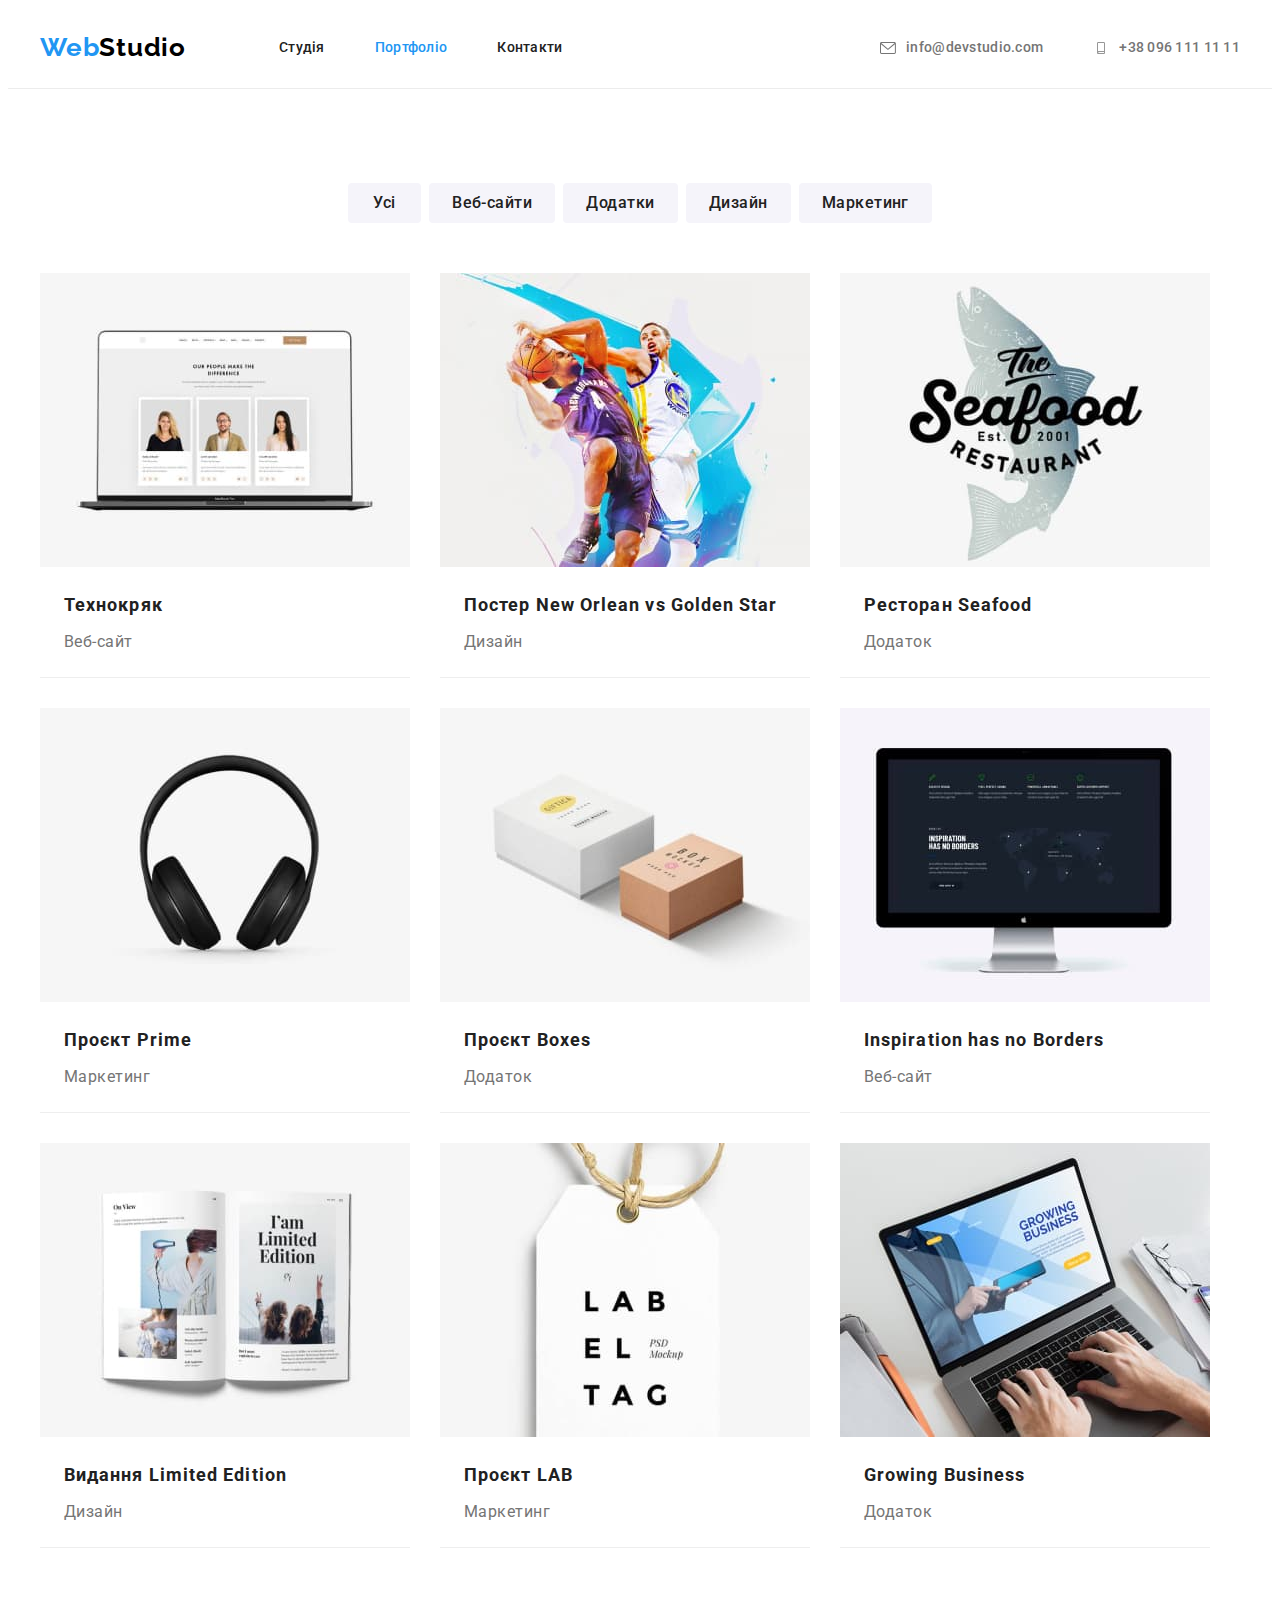
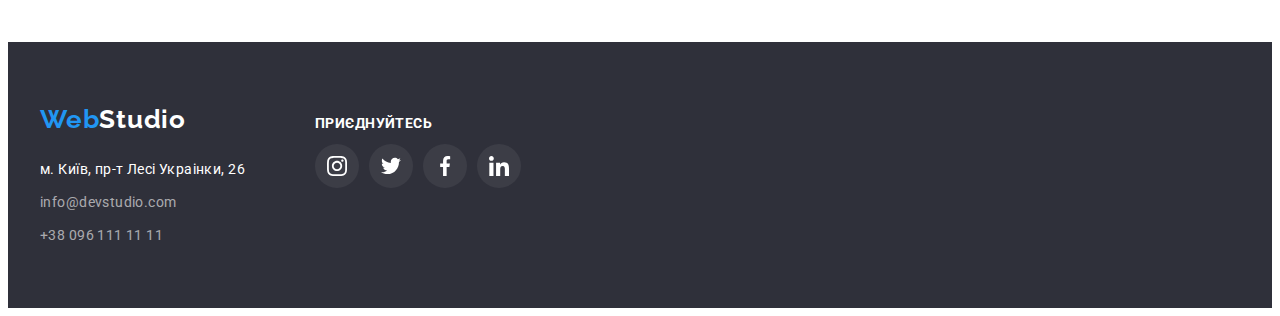
==== portfolio.html @ 705d209a "initial" ====
<!DOCTYPE html>
<html lang="uk">
  <head>
    <meta charset="UTF-8" />
    <meta name="vieport" content="width=device-width, initial-scale=1.0" />
    <title>Портфоліо</title>
    <link rel="preconnect" href="https://fonts.googleapis.com" />
    <link rel="preconnect" href="https://fonts.gstatic.com" crossorigin />
    <link
      href="https://fonts.googleapis.com/css2?family=Raleway:wght@700&family=Roboto:wght@400;500;700;900&display=swap"
      rel="stylesheet"
    />
    <link
      rel="stylesheet"
      href="https://cdnjs.cloudflare.com/ajax/libs/modern-normalize/1.1.0/modern-normalize.min.css"
      integrity="sha512-wpPYUAdjBVSE4KJnH1VR1HeZfpl1ub8YT/NKx4PuQ5NmX2tKuGu6U/JRp5y+Y8XG2tV+wKQpNHVUX03MfMFn9Q=="
      crossorigin="anonymous"
      referrerpolicy="no-referrer"
    />
    <link rel="stylesheet" href="./css/styles.css" />
  </head>
  <body>
    <!--Заголовок-->

    <header class="section-header">
      <div class="container">
        <div class="make-flex site-header">
          <nav class="make-flex center">
            <a class="logo link" href="./index.html"
              ><span class="logo-left">Web</span>Studio</a
            >
            <ul class="list make-flex center">
              <li class="item">
                <a href="./index.html" class="site-nav link">Студія</a>
              </li>
              <li class="item">
                <a href="./portfolio.html" class="current site-nav link"
                  >Портфоліо</a
                >
              </li>
              <li><a href="#contacts" class="site-nav link">Контакти</a></li>
            </ul>
          </nav>
          <ul class="list make-flex center flexible contact-list">
            <li class="item contact-link">
              <a href="mailto:info@devstudio.com" class="link email-phone">
                <svg class="icon" width="16" height="12">
                  <use href="./images/symbol-defs.svg#icon-envelope"></use>
                </svg>
                info@devstudio.com</a
              >
            </li>
            <li class="item contact-link">
              <a href="tel:+380961111111" class="link email-phone">
                <svg class="icon" width="16" height="12">
                  <use href="./images/symbol-defs.svg#icon-smartphone"></use>
                </svg>
                +38 096 111 11 11</a
              >
            </li>
          </ul>
        </div>
      </div>
    </header>

    <main>
      <h1 hidden>Портфоліо</h1>
      <h2 hidden>Приклади робіт</h2>
      <!--Приклади робіт-->

      <section class="works">
        <div class="container">
          <!--Фільтри типів робіт-->

          <ul class="list flex">
            <li class="btn">
              <button type="button" class="filter finger">Усі</button>
            </li>
            <li class="btn">
              <button type="button" class="filter finger">Веб-сайти</button>
            </li>
            <li class="btn">
              <button type="button" class="filter finger">Додатки</button>
            </li>
            <li class="btn">
              <button type="button" class="filter finger">Дизайн</button>
            </li>
            <li class="btn">
              <button type="button" class="filter finger">Маркетинг</button>
            </li>
          </ul>
          <!--Перелік робіт-->
          <ul class="list link catalogue">
            <li class="item">
              <a href="#">
                <img
                  src="./images/technocrack.jpeg"
                  alt="Відкритий ноутбук"
                  width="370"
                />
              </a>
              <div class="works-pad">
                <h3>Технокряк</h3>
                <p>Веб-сайт</p>
              </div>
            </li>
            <li class="item">
              <a href="#"
                ><img
                  src="./images/new-orlean.jpeg"
                  alt="Гравці в баскетбол"
                  width="370"
              /></a>
              <div class="works-pad">
                <h3>Постер New Orlean vs Golden Star</h3>
                <p>Дизайн</p>
              </div>
            </li>
            <li class="item">
              <a href="#"
                ><img
                  src="./images/seafood.jpeg"
                  alt="Лого ресторана Seafood"
                  width="370"
              /></a>
              <div class="works-pad">
                <h3>Ресторан Seafood</h3>
                <p>Додаток</p>
              </div>
            </li>
            <li class="item">
              <a href="#"
                ><img
                  src="./images/prime-project.jpeg"
                  alt="Чорні навушники"
                  width="370"
              /></a>
              <div class="works-pad">
                <h3>Проєкт Prime</h3>
                <p>Маркетинг</p>
              </div>
            </li>
            <li class="item">
              <a href="#"
                ><img src="./images/boxes.jpeg" alt="Дві коробки" width="370"
              /></a>
              <div class="works-pad">
                <h3>Проєкт Boxes</h3>
                <p>Додаток</p>
              </div>
            </li>
            <li class="item">
              <a href="#"
                ><img
                  src="./images/inspiration.jpeg"
                  alt="Монітор від Apple"
                  width="370"
              /></a>
              <div class="works-pad">
                <h3>Inspiration has no Borders</h3>
                <p>Веб-сайт</p>
              </div>
            </li>
            <li class="item">
              <a href="#"
                ><img
                  src="./images/limited-edition.jpeg"
                  alt="Рогорнута книга"
                  width="370"
              /></a>
              <div class="works-pad">
                <h3>Видання Limited Edition</h3>
                <p>Дизайн</p>
              </div>
            </li>
            <li class="item">
              <a href="#"
                ><img src="./images/lab-project.jpeg" alt="Бейджик" width="370"
              /></a>
              <div class="works-pad">
                <h3>Проєкт LAB</h3>
                <p>Маркетинг</p>
              </div>
            </li>
            <li class="item">
              <a href="#"
                ><img
                  src="./images/growing-business.jpeg"
                  alt="Руки на клавіатурі ноутбука"
                  width="370"
              /></a>
              <div class="works-pad">
                <h3>Growing Business</h3>
                <p>Додаток</p>
              </div>
            </li>
          </ul>
        </div>
      </section>
    </main>

    <footer class="site-footer">
      <div class="container">
        <!--Секція контактів-->
        <div class="make-two-columns">
          <div>
            <a class="logo link logo-white push-down" href="./index.html"
              ><span class="logo-left">Web</span>Studio</a
            >
            <address id="contacts">
              <ul class="list contact-flex">
                <li>
                  <a
                    class="contact link"
                    href="https://goo.gl/maps/CPtrU1FHBa2aNyZL9"
                    target="_blank"
                    rel="noopener noreferrer nofollow"
                    >м. Київ, пр-т Лесі Украінки, 26</a
                  >
                </li>
                <li>
                  <a
                    class="contact link darkened"
                    href="mailto:info@devstudio.com"
                    >info@devstudio.com</a
                  >
                </li>
                <li>
                  <a class="contact link darkened" href="tel:+380961111111"
                    >+38 096 111 11 11</a
                  >
                </li>
              </ul>
            </address>
          </div>
          <div class="social appeal-list">
            <div>
              <p class="appeal">приєднуйтесь</p>
            </div>
            <div>
              <ul class="make-line">
                <li class="item">
                  <a class="social-link" href="">
                    <svg class="icon" width="20" height="20">
                      <use href="./images/symbol-defs.svg#icon-instagram"></use>
                    </svg>
                  </a>
                </li>

                <li class="item">
                  <a class="social-link" href="">
                    <svg class="icon" width="20" height="20">
                      <use href="./images/symbol-defs.svg#icon-twitter"></use>
                    </svg>
                  </a>
                </li>
                <li class="item">
                  <a class="social-link" href="">
                    <svg class="icon" width="20" height="20">
                      <use href="./images/symbol-defs.svg#icon-facebook"></use>
                    </svg>
                  </a>
                </li>

                <li class="item">
                  <a class="social-link" href="">
                    <svg class="icon" width="20" height="20">
                      <use href="./images/symbol-defs.svg#icon-linkedin"></use>
                    </svg>
                  </a>
                </li>
              </ul>
            </div>
          </div>
        </div>
      </div>
    </footer>
  </body>
</html>
---- css/styles.css ----
:root {
  --text-color: #757575;
  --accent-color: #2196f3;
  /* Бо ментор проти 
  --backgroung-color: #F5F5F5;
  */
  --title-color: #212121;
  --white-color: #fff;
  --black-color: #000;
  --hero-background: #2F303A;
  --team-background: #F5F4FA;
  --works-background: #EEEEEE;
  --dark-address: rgba(255, 255, 255, 0.6);
  --icon-color: #AFB1B8;
  --icon-background: #ffffff10;
}

/* reset styles */
h1,
h2,
h3,
h4,
h5,
h6,
p,
ul {
  margin: 0;
}

.link {
  text-decoration: none;
}

.list {
  list-style: none;
  margin: 0;
  padding: 0;
}

img {
  display: block;
}

body {
  /* Бо ментор проти 
  background-color: var(--backgroung-color);
  */
  color: var(--text-color);
  font-family: Roboto, sans-serif;
  font-style: normal;
}

.list {
  list-style: none;
}

.link {
  text-decoration: none;
}

.finger {
  cursor: pointer;
}

.container {
  width: 1200px;
  padding-left: 15px;
  padding-right: 15px;
  margin-left: auto;
  margin-right: auto;
}

.section {
  padding: 0 0 94px;
}

.make-flex {
  display: flex;
}

.section-header {
  background-color: var(--white-color);
  border-bottom: #ECECEC solid 1px;
}

/* Site logo */
.make-flex .center {
  align-items: center;
}

.logo {
  font-family: Raleway, sans-serif;
  color: var(--black-color);
  font-weight: 700;
  font-size: 26px;
  line-height: 1.38;
  letter-spacing: 0.03em;
  margin-right: 93px;
  display: block;
}

.logo:hover,
.logo:focus {
  color: var(--accent-color);
}

.logo-left {
  color: var(--accent-color);
}

.logo-white {
  color: var(--white-color);
}

/* Site nav */
.site-nav {
  display: block;
  font-weight: 500;
  font-size: 14px;
  line-height: 1.14;
  letter-spacing: 0.02em;
  color: var(--title-color);
}

.section-header .item {
  margin-right: 50px;
  padding: 32px 0px;
}

.section-header .item:last-child {
  margin-right: 0;
}

.site-nav.current {
  color: var(--accent-color);
}

.site-nav:hover,
.site-nav:focus {
  color: var(--accent-color);
}

.section-header .email-phone {
  display: flex;
  align-items: center;
  font-weight: 500;
  font-size: 14px;
  line-height: 1.14;
  letter-spacing: 0.02em;
  color: var(--text-color);

}

.email-phone:hover,
.email-phone:focus {
  color: var(--accent-color);
}

.section-header .flexible {
  margin-left: auto;
}

.section-header .contact-list {
  display: flex;
  margin-left: auto;
  align-items: center;
}

.section-header .contact-link {
  display: flex;
  color: var(--secondary-text-color);
  align-items: center;
  font-weight: 500;
  font-size: 14px;
  line-height: 16px;
  letter-spacing: 0.02em;
  color: var(--secondary-text-color);
}

.section-header .icon {
  align-items: center;
  margin-right: 10px;
  fill: currentColor;
}

/* Section Hero */

.hero {
  text-align: center;
  /* background-color: var(--hero-background);*/
  max-height: 600px;
}

.image-hero {
  padding: 200px 0;
  min-width: 1600px;
  background-image: linear-gradient(to right,
      rgba(47, 48, 58, 0.4),
      rgba(47, 48, 58, 0.4)),
    url(../images/hero.jpeg);
  background-repeat: no-repeat;
  background-position: center;
  background-size: contain;
  text-align: center;
}

.hero-title {
  color: var(--white-color);
  font-weight: 900;
  font-size: 44px;
  line-height: 1.36;
  letter-spacing: 0.06em;
  text-transform: uppercase;
  margin-bottom: 30px;
}


.button {
  font-family: inherit;
  color: var(--white-color);
  background-color: var(--accent-color);
  font-weight: 700;
  font-size: 16px;
  line-height: 1.88em;
  letter-spacing: 0.06em;
  min-width: 216px;
  min-height: 50px;
  padding: 10px 32px;
  border-radius: 4px;
  border: 0 solid transparent;
  display: inline-block;
}

/* Section Advantages */

.section-advant {
  margin-top: 94px;
}

.section-advant .flex {
  display: flex;
}

.section-advant .item {
  margin-right: 30px;
}

.section-advant .item:last-child {
  margin-right: 0;
}

.section-advant h3 {
  font-weight: 700;
  font-size: 14px;
  line-height: 1.14;
  letter-spacing: 0.03em;
  text-transform: uppercase;
  color: var(--title-color);
  margin-bottom: 10px;
}

.section-advant p {
  font-size: 14px;
  line-height: 1.71;
  letter-spacing: 0.03em;
}

.section-advant .block {
  display: flex;
  width: 270px;
  height: 120px;
  align-items: center;
  justify-content: center;
  flex-direction: column;
  margin-bottom: 30px;
  background-color: var(--team-background-color);
}

/* Header syle for <h2> */
.title {
  font-weight: 700;
  font-size: 36px;
  line-height: 1.174;
  text-align: center;
  letter-spacing: 0.03em;
  color: var(--title-color);
  margin-bottom: 50px;
}

/* Section What We Do */
.wwd {
  margin-top: 0;
}

.wwd-flex {
  display: flex;
}

.wwd-flex .item {
  margin-right: 30px;
}

.wwd-flex .item:last-child {
  margin-right: 0;
}

/* Section Our Team */
.team {
  background-color: var(--team-background);
}

.team-pad {
  padding: 30px 32px;
}

.team .flex {
  display: flex;
  flex-wrap: wrap;
  gap: 30px;
}

.team .item {

  box-shadow: 0px 1px 3px rgba(0, 0, 0, 0.12), 0px 1px 1px rgba(0, 0, 0, 0.14),
    0px 2px 1px rgba(0, 0, 0, 0.2);
}

.team li {
  background-color: var(--white-color);
}

.team h3 {
  font-weight: 500;
  font-size: 16px;
  line-height: 1.19;
  text-align: center;
  letter-spacing: 0.03em;
  color: var(--title-color);
  margin-bottom: 10px;
}

.team p {
  font-size: 16px;
  line-height: 1.19;
  text-align: center;
  letter-spacing: 0.03em;
  margin-bottom: 16px;
}


.team-social-list {
  display: flex;
  gap: 10px;
  padding: 0;
  margin-top: 16px;
  list-style: none;
  justify-content: space-between;
  align-items: center;
}

.team-social-item {
  width: 44px;
  height: 44px;
}

.team .round {
  width: 44px;
  height: 44px;
  display: block;
  border-radius: 50%;
  color: var(--icon-color);
  background-color: var(--white-color);
}

.round:hover,
.round:focus {
  color: var(--white-color);
  background-color: var(--accent-color);
}

.team .icon {
  margin: 12px 0px 0px 12px;
  fill: currentColor;
}


/* ---------------Clients---------------- */
.section-clients {
  padding-top: 94px;
  padding-bottom: 94px;
}

.section-clients .title {
  margin-bottom: 50px;
  font-weight: 700;
  font-size: 36px;
  line-height: 1.17;
  text-align: center;
}

.section-clients .clients-list {
  display: flex;
  padding: 0;
  margin: 0;
  list-style: none;
  justify-content: space-between;
  align-items: center;
}

.section-clients .item {
  width: 170px;
  height: 90px;
}

.section-clients .item:not(:last-child) {
  margin-right: 30px;
}

.section-clients .client-link {
  width: 170px;
  height: 90px;
  display: block;
  border: 1px solid var(--icon-color);
  color: var(--icon-color);
  background-color: var(--white-color);
  padding: 16px 32px;
}

.section-clients .client-link:hover,
.section-clients .client-link:focus {
  color: var(--accent-color);
  border-color: var(--accent-color);
}

.section-clients .client-icon {
  fill: currentColor;
}

.client-item:hover,
.client-item:focus {
  color: var(--accent-color);
  border-color: var(--accent-color);
}

/* Site footer */
.site-footer {
  background-color: var(--hero-background);
  padding: 60px 0;
}

.site-footer .push-down {
  margin-bottom: 20px;
  margin-right: 0;
}

.contact {
  font-style: normal;
  font-size: 14px;
  line-height: 1.71;
  letter-spacing: 0.03em;
  color: var(--white-color);
  margin: 15px 0 0;
}

.contact-flex {
  display: flex;
  flex-direction: column;
  gap: 9px;
}

.contact:hover,
.contact:focus {
  color: var(--accent-color);
}

.darkened {
  color: var(--dark-address);
}

.site-footer .social {
  margin-left: 70px;
}

.site-footer .make-two-columns {
  display: flex;
  align-items: baseline;
  margin: 0;
  padding: 0;
  list-style: none;
}

.appeal-list {
  display: flex;
  flex-direction: column;
  gap: 20px;
}

.site-footer .appeal {

  line-height: 1.14px;
  color: var(--white-color);
  font-weight: 700;
  font-size: 14px;
  letter-spacing: 0.03em;
  text-transform: uppercase;
}

.site-footer .make-line {

  display: flex;
  gap: 10px;
  padding: 0;

  list-style: none;
  justify-content: space-between;
  align-items: center;
}

.site-footer .item {
  width: 44px;
  height: 44px;
}

.site-footer .social-link {
  width: 44px;
  height: 44px;
  display: block;
  border-radius: 50%;
  color: var(--white-color);
  background-color: var(--icon-background);
}

.site-footer .social-link:hover,
.site-footer .social-link:focus {
  color: var(--white-color);
  background-color: var(--accent-color);
}

.site-footer .icon {
  margin: 12px 0px 0px 12px;
  fill: currentColor;
}


/* Filter buttons for the list of works */
.filter {
  font-weight: 500;
  font-size: 16px;
  line-height: 1.62;
  text-align: center;
  letter-spacing: 0.03em;
  color: var(--title-color);
  background-color: var(--team-background);
  font-family: inherit;
  display: inline-block;
  min-width: 73px;
  min-height: 38px;
  border-radius: 4px;
  padding: 6px 22px;
  border: 1px solid transparent;
}


.filter:hover,
.filter:focus {
  color: var(--white-color);
  background-color: var(--accent-color);
  box-shadow: 0px 3px 1px rgba(0, 0, 0, 0.1), 0px 1px 2px rgba(0, 0, 0, 0.08),
    0px 2px 2px rgba(0, 0, 0, 0.12);
}

/* The list of works */
.works {
  list-style: none;
  padding: 94px 0 94px;
}

.works .flex {
  display: flex;
  gap: 8px;
  justify-content: center;
}

.catalogue {
  display: flex;
  flex-wrap: wrap;
  gap: 30px;
  padding-top: 50px;
}
.works-pad {
  padding: 20px 24px;
}
.works .item {
  /*margin-right: 20px;
  margin-bottom: 30px;*/
  border-bottom: var(--works-background) 1px solid;
}

.works .item:hover,
.works .item:focus {
  box-shadow: 0px 3px 1px rgba(0, 0, 0, 0.1), 0px 1px 2px rgba(0, 0, 0, 0.08),
    0px 2px 2px rgba(0, 0, 0, 0.12);
}

/*
.works .item:nth-child(3n + 3) {
  margin-right: 0;
}

.works .item:last-child {
  margin-right: 0;
}
*/
.works a {
  text-decoration: none;
}

.works h3 {
  font-weight: 700;
  font-size: 18px;
  line-height: 2;
  letter-spacing: 0.06em;
  color: var(--title-color);
  background-color: var(--white-color);
  margin-bottom: 4px;
}

.works p {
  font-size: 16px;
  line-height: 1.88;
  letter-spacing: 0.03em;
  color: var(--text-color);
  background-color: var(--white-color);
}
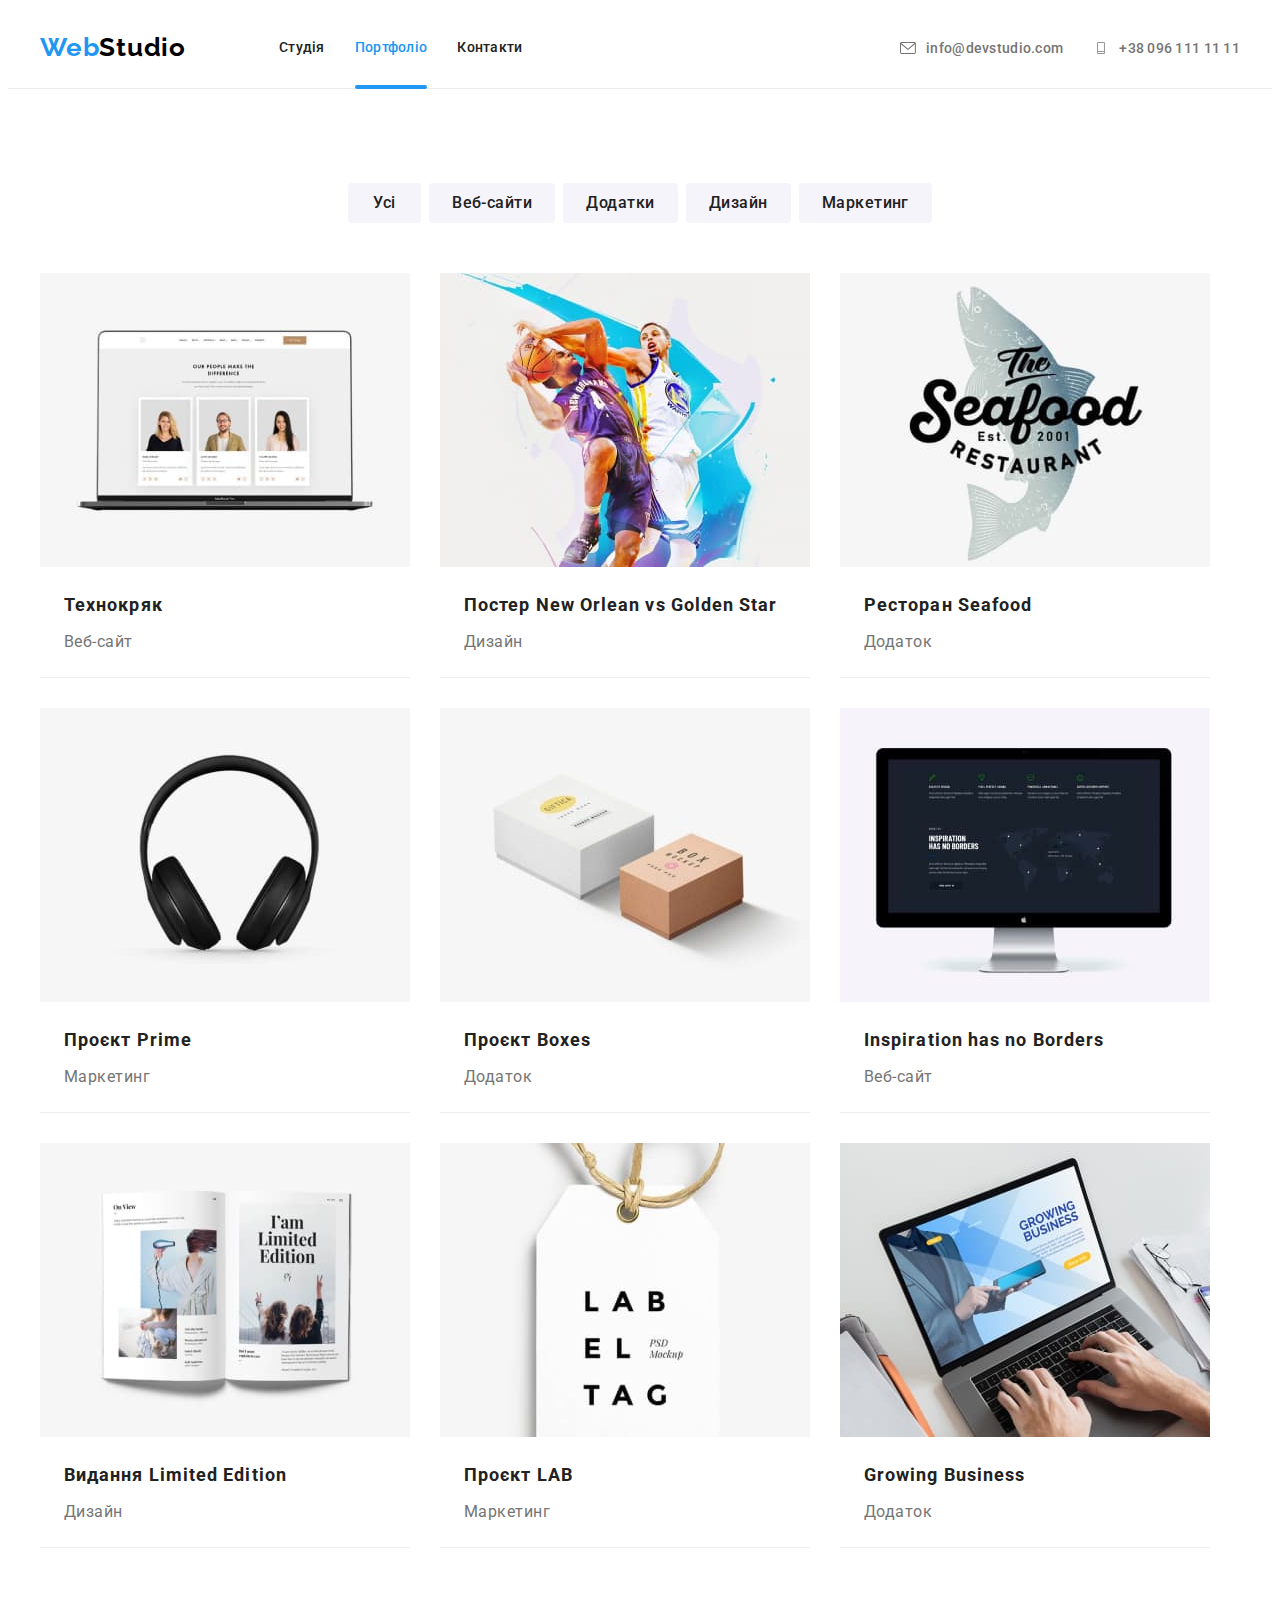
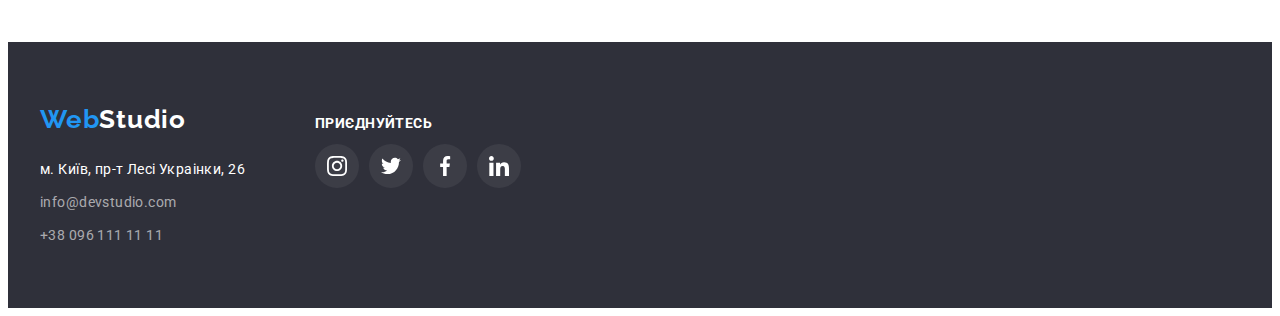
==== commit 39c8fd36: "::after underline added" ====
--- a/portfolio.html
+++ b/portfolio.html
@@ -20,39 +20,45 @@
     <link rel="stylesheet" href="./css/styles.css" />
   </head>
   <body>
-    <!--Заголовок-->
-
+    <!--Header-->
     <header class="section-header">
-      <div class="container">
-        <div class="make-flex site-header">
-          <nav class="make-flex center">
-            <a class="logo link" href="./index.html"
-              ><span class="logo-left">Web</span>Studio</a
-            >
-            <ul class="list make-flex center">
-              <li class="item">
-                <a href="./index.html" class="site-nav link">Студія</a>
-              </li>
-              <li class="item">
-                <a href="./portfolio.html" class="current site-nav link"
-                  >Портфоліо</a
-                >
-              </li>
-              <li><a href="#contacts" class="site-nav link">Контакти</a></li>
-            </ul>
-          </nav>
-          <ul class="list make-flex center flexible contact-list">
-            <li class="item contact-link">
-              <a href="mailto:info@devstudio.com" class="link email-phone">
-                <svg class="icon" width="16" height="12">
+      <div class="container header-flex">
+        <!--Header Logo-->
+        <div>
+          <a class="logo link" href="./index.html"
+            ><span class="logo-left">Web</span>Studio</a
+          >
+        </div>
+        <!--Header Navigation-->
+        <div>
+          <ul class="nav-gap">
+            <li class="list">
+              <a href="./index.html" class="link nav-text">Студія</a>
+            </li>
+            <li class="list">
+              <a href="./portfolio.html" class="link nav-text current"
+                >Портфоліо</a
+              >
+            </li>
+            <li class="list">
+              <a href="#contacts" class="link nav-text">Контакти</a>
+            </li>
+          </ul>
+        </div>
+        <!--Header Contacts-->
+        <div class="contacts-left">
+          <ul class="contacts-flex">
+            <li class="list">
+              <a href="mailto:info@devstudio.com" class="link contacts-text">
+                <svg class="contacts-icon" width="16" height="12">
                   <use href="./images/symbol-defs.svg#icon-envelope"></use>
                 </svg>
                 info@devstudio.com</a
               >
             </li>
-            <li class="item contact-link">
-              <a href="tel:+380961111111" class="link email-phone">
-                <svg class="icon" width="16" height="12">
+            <li class="list">
+              <a href="tel:+380961111111" class="link contacts-text">
+                <svg class="contacts-icon" width="16" height="12">
                   <use href="./images/symbol-defs.svg#icon-smartphone"></use>
                 </svg>
                 +38 096 111 11 11</a
@@ -68,11 +74,11 @@
       <h2 hidden>Приклади робіт</h2>
       <!--Приклади робіт-->
 
-      <section class="works">
+      <section class="section works">
         <div class="container">
           <!--Фільтри типів робіт-->
 
-          <ul class="list flex">
+          <ul class="list works-flex">
             <li class="btn">
               <button type="button" class="filter finger">Усі</button>
             </li>
@@ -90,7 +96,7 @@
             </li>
           </ul>
           <!--Перелік робіт-->
-          <ul class="list link catalogue">
+          <ul class="list catalogue">
             <li class="item">
               <a href="#">
                 <img
@@ -98,11 +104,11 @@
                   alt="Відкритий ноутбук"
                   width="370"
                 />
+                <div class="works-pad">
+                  <h3>Технокряк</h3>
+                  <p>Веб-сайт</p>
+                </div>
               </a>
-              <div class="works-pad">
-                <h3>Технокряк</h3>
-                <p>Веб-сайт</p>
-              </div>
             </li>
             <li class="item">
               <a href="#"
@@ -110,11 +116,12 @@
                   src="./images/new-orlean.jpeg"
                   alt="Гравці в баскетбол"
                   width="370"
-              /></a>
-              <div class="works-pad">
-                <h3>Постер New Orlean vs Golden Star</h3>
-                <p>Дизайн</p>
-              </div>
+                />
+                <div class="works-pad">
+                  <h3>Постер New Orlean vs Golden Star</h3>
+                  <p>Дизайн</p>
+                </div></a
+              >
             </li>
             <li class="item">
               <a href="#"
@@ -122,11 +129,12 @@
                   src="./images/seafood.jpeg"
                   alt="Лого ресторана Seafood"
                   width="370"
-              /></a>
-              <div class="works-pad">
-                <h3>Ресторан Seafood</h3>
-                <p>Додаток</p>
-              </div>
+                />
+                <div class="works-pad">
+                  <h3>Ресторан Seafood</h3>
+                  <p>Додаток</p>
+                </div></a
+              >
             </li>
             <li class="item">
               <a href="#"
@@ -134,20 +142,21 @@
                   src="./images/prime-project.jpeg"
                   alt="Чорні навушники"
                   width="370"
-              /></a>
-              <div class="works-pad">
-                <h3>Проєкт Prime</h3>
-                <p>Маркетинг</p>
-              </div>
-            </li>
-            <li class="item">
-              <a href="#"
-                ><img src="./images/boxes.jpeg" alt="Дві коробки" width="370"
-              /></a>
-              <div class="works-pad">
-                <h3>Проєкт Boxes</h3>
-                <p>Додаток</p>
-              </div>
+                />
+                <div class="works-pad">
+                  <h3>Проєкт Prime</h3>
+                  <p>Маркетинг</p>
+                </div></a
+              >
+            </li>
+            <li class="item">
+              <a href="#"
+                ><img src="./images/boxes.jpeg" alt="Дві коробки" width="370" />
+                <div class="works-pad">
+                  <h3>Проєкт Boxes</h3>
+                  <p>Додаток</p>
+                </div></a
+              >
             </li>
             <li class="item">
               <a href="#"
@@ -155,11 +164,12 @@
                   src="./images/inspiration.jpeg"
                   alt="Монітор від Apple"
                   width="370"
-              /></a>
-              <div class="works-pad">
-                <h3>Inspiration has no Borders</h3>
-                <p>Веб-сайт</p>
-              </div>
+                />
+                <div class="works-pad">
+                  <h3>Inspiration has no Borders</h3>
+                  <p>Веб-сайт</p>
+                </div></a
+              >
             </li>
             <li class="item">
               <a href="#"
@@ -167,20 +177,25 @@
                   src="./images/limited-edition.jpeg"
                   alt="Рогорнута книга"
                   width="370"
-              /></a>
-              <div class="works-pad">
-                <h3>Видання Limited Edition</h3>
-                <p>Дизайн</p>
-              </div>
-            </li>
-            <li class="item">
-              <a href="#"
-                ><img src="./images/lab-project.jpeg" alt="Бейджик" width="370"
-              /></a>
-              <div class="works-pad">
-                <h3>Проєкт LAB</h3>
-                <p>Маркетинг</p>
-              </div>
+                />
+                <div class="works-pad">
+                  <h3>Видання Limited Edition</h3>
+                  <p>Дизайн</p>
+                </div></a
+              >
+            </li>
+            <li class="item">
+              <a href="#"
+                ><img
+                  src="./images/lab-project.jpeg"
+                  alt="Бейджик"
+                  width="370"
+                />
+                <div class="works-pad">
+                  <h3>Проєкт LAB</h3>
+                  <p>Маркетинг</p>
+                </div></a
+              >
             </li>
             <li class="item">
               <a href="#"
@@ -188,89 +203,90 @@
                   src="./images/growing-business.jpeg"
                   alt="Руки на клавіатурі ноутбука"
                   width="370"
-              /></a>
-              <div class="works-pad">
-                <h3>Growing Business</h3>
-                <p>Додаток</p>
-              </div>
+                />
+                <div class="works-pad">
+                  <h3>Growing Business</h3>
+                  <p>Додаток</p>
+                </div></a
+              >
             </li>
           </ul>
         </div>
       </section>
     </main>
 
-    <footer class="site-footer">
+    <!--Footer-->
+    <footer class="section-footer">
       <div class="container">
-        <!--Секція контактів-->
-        <div class="make-two-columns">
+        <div class="footer-divide">
           <div>
-            <a class="logo link logo-white push-down" href="./index.html"
+            <!--Footer Logo-->
+            <a class="logo link logo-white push-margins" href="./index.html"
               ><span class="logo-left">Web</span>Studio</a
             >
+            <!--Footer Contacts-->
             <address id="contacts">
-              <ul class="list contact-flex">
-                <li>
+              <ul class="list footer-contacts">
+                <li class="list">
                   <a
-                    class="contact link"
+                    class="link footer-contact"
                     href="https://goo.gl/maps/CPtrU1FHBa2aNyZL9"
                     target="_blank"
                     rel="noopener noreferrer nofollow"
                     >м. Київ, пр-т Лесі Украінки, 26</a
                   >
                 </li>
-                <li>
+                <li class="list">
                   <a
-                    class="contact link darkened"
+                    class="link footer-contact darkened"
                     href="mailto:info@devstudio.com"
                     >info@devstudio.com</a
                   >
                 </li>
-                <li>
-                  <a class="contact link darkened" href="tel:+380961111111"
+                <li class="list">
+                  <a
+                    class="link footer-contact darkened"
+                    href="tel:+380961111111"
                     >+38 096 111 11 11</a
                   >
                 </li>
               </ul>
             </address>
           </div>
-          <div class="social appeal-list">
-            <div>
-              <p class="appeal">приєднуйтесь</p>
-            </div>
-            <div>
-              <ul class="make-line">
-                <li class="item">
-                  <a class="social-link" href="">
-                    <svg class="icon" width="20" height="20">
-                      <use href="./images/symbol-defs.svg#icon-instagram"></use>
-                    </svg>
-                  </a>
-                </li>
-
-                <li class="item">
-                  <a class="social-link" href="">
-                    <svg class="icon" width="20" height="20">
-                      <use href="./images/symbol-defs.svg#icon-twitter"></use>
-                    </svg>
-                  </a>
-                </li>
-                <li class="item">
-                  <a class="social-link" href="">
-                    <svg class="icon" width="20" height="20">
-                      <use href="./images/symbol-defs.svg#icon-facebook"></use>
-                    </svg>
-                  </a>
-                </li>
-
-                <li class="item">
-                  <a class="social-link" href="">
-                    <svg class="icon" width="20" height="20">
-                      <use href="./images/symbol-defs.svg#icon-linkedin"></use>
-                    </svg>
-                  </a>
-                </li>
-              </ul>
-            </div>
+          <!--Footer Appeal-->
+          <div class="social-margin">
+            <p class="appeal">приєднуйтесь</p>
+            <!--Footer Social Networks List-->
+            <ul class="footer-social-list">
+              <li class="footer-social-item list">
+                <a class="footer-social-link" href="">
+                  <svg class="footer-social-icon" width="20" height="20">
+                    <use href="./images/symbol-defs.svg#icon-instagram"></use>
+                  </svg>
+                </a>
+              </li>
+              <li class="footer-social-item list">
+                <a class="footer-social-link" href="">
+                  <svg class="footer-social-icon" width="20" height="20">
+                    <use href="./images/symbol-defs.svg#icon-twitter"></use>
+                  </svg>
+                </a>
+              </li>
+              <li class="footer-social-item list">
+                <a class="footer-social-link" href="">
+                  <svg class="footer-social-icon" width="20" height="20">
+                    <use href="./images/symbol-defs.svg#icon-facebook"></use>
+                  </svg>
+                </a>
+              </li>
+              <li class="footer-social-item list">
+                <a class="footer-social-link" href="">
+                  <svg class="footer-social-icon" width="20" height="20">
+                    <use href="./images/symbol-defs.svg#icon-linkedin"></use>
+                  </svg>
+                </a>
+              </li>
+            </ul>
           </div>
         </div>
       </div>
--- a/css/styles.css
+++ b/css/styles.css
@@ -27,24 +27,11 @@
   margin: 0;
 }
 
-.link {
-  text-decoration: none;
-}
-
-.list {
-  list-style: none;
-  margin: 0;
-  padding: 0;
-}
-
 img {
   display: block;
 }
 
 body {
-  /* Бо ментор проти 
-  background-color: var(--backgroung-color);
-  */
   color: var(--text-color);
   font-family: Roboto, sans-serif;
   font-style: normal;
@@ -78,16 +65,18 @@
   display: flex;
 }
 
+/* Header */
 .section-header {
   background-color: var(--white-color);
   border-bottom: #ECECEC solid 1px;
 }
 
-/* Site logo */
-.make-flex .center {
+.header-flex {
+  display: flex;
   align-items: center;
 }
 
+/* Header Logo */
 .logo {
   font-family: Raleway, sans-serif;
   color: var(--black-color);
@@ -96,7 +85,6 @@
   line-height: 1.38;
   letter-spacing: 0.03em;
   margin-right: 93px;
-  display: block;
 }
 
 .logo:hover,
@@ -112,61 +100,56 @@
   color: var(--white-color);
 }
 
-/* Site nav */
-.site-nav {
+/* Header Navigation */
+.nav-gap {
+  display: flex;
+  gap: 30px;
+  padding-left: 0;
+}
+
+.nav-text {
   display: block;
   font-weight: 500;
   font-size: 14px;
   line-height: 1.14;
   letter-spacing: 0.02em;
   color: var(--title-color);
-}
-
-.section-header .item {
-  margin-right: 50px;
-  padding: 32px 0px;
-}
-
-.section-header .item:last-child {
-  margin-right: 0;
-}
-
-.site-nav.current {
-  color: var(--accent-color);
-}
-
-.site-nav:hover,
-.site-nav:focus {
-  color: var(--accent-color);
-}
-
-.section-header .email-phone {
-  display: flex;
-  align-items: center;
-  font-weight: 500;
-  font-size: 14px;
-  line-height: 1.14;
-  letter-spacing: 0.02em;
-  color: var(--text-color);
-
-}
-
-.email-phone:hover,
-.email-phone:focus {
-  color: var(--accent-color);
-}
-
-.section-header .flexible {
+  padding: 32px 0;
+  position: relative;
+}
+
+.nav-text.current {
+  color: var(--accent-color);
+}
+
+.nav-text.current::after {
+  position: absolute;
+  display: block;
+  content: '';
+  width: 100%;
+  height: 4px;
+  border-radius: 2px;
+  bottom: -1px;
+  background-color: var(--accent-color);
+}
+
+.nav-text:hover,
+.nav-text:focus {
+  color: var(--accent-color);
+}
+
+/* Header Contacts */
+.contacts-left {
   margin-left: auto;
 }
 
-.section-header .contact-list {
-  display: flex;
-  margin-left: auto;
-  align-items: center;
-}
-
-.section-header .contact-link {
+.contacts-flex {
+  display: flex;
+  gap: 30px;
+  padding-left: 0;
+}
+
+.contacts-text {
   display: flex;
   color: var(--secondary-text-color);
   align-items: center;
@@ -175,20 +158,26 @@
   line-height: 16px;
   letter-spacing: 0.02em;
   color: var(--secondary-text-color);
-}
-
-.section-header .icon {
+  padding: 32px 0;
+}
+
+.contacts-text:hover,
+.contacts-text:focus {
+  color: var(--accent-color);
+}
+
+.contacts-icon {
   align-items: center;
   margin-right: 10px;
   fill: currentColor;
 }
 
-/* Section Hero */
+
+/* Hero */
 
 .hero {
   text-align: center;
   /* background-color: var(--hero-background);*/
-  max-height: 600px;
 }
 
 .image-hero {
@@ -231,25 +220,14 @@
   display: inline-block;
 }
 
-/* Section Advantages */
-
-.section-advant {
-  margin-top: 94px;
-}
-
-.section-advant .flex {
-  display: flex;
-}
-
-.section-advant .item {
-  margin-right: 30px;
-}
-
-.section-advant .item:last-child {
-  margin-right: 0;
-}
-
-.section-advant h3 {
+/* Features */
+.features {
+  display: flex;
+  gap: 30px;
+  padding-left: 0;
+}
+
+.features h3 {
   font-weight: 700;
   font-size: 14px;
   line-height: 1.14;
@@ -259,22 +237,23 @@
   margin-bottom: 10px;
 }
 
-.section-advant p {
+.features p {
   font-size: 14px;
   line-height: 1.71;
   letter-spacing: 0.03em;
 }
 
-.section-advant .block {
+.features-block {
   display: flex;
   width: 270px;
   height: 120px;
   align-items: center;
   justify-content: center;
-  flex-direction: column;
   margin-bottom: 30px;
-  background-color: var(--team-background-color);
-}
+  margin-right: 0;
+  background-color: var(--team-background);
+}
+
 
 /* Header syle for <h2> */
 .title {
@@ -287,24 +266,17 @@
   margin-bottom: 50px;
 }
 
-/* Section What We Do */
+/* What We Do */
+
 .wwd {
-  margin-top: 0;
-}
-
-.wwd-flex {
-  display: flex;
-}
-
-.wwd-flex .item {
-  margin-right: 30px;
-}
-
-.wwd-flex .item:last-child {
-  margin-right: 0;
-}
-
-/* Section Our Team */
+  display: flex;
+  gap: 30px;
+  padding-left: 0;
+}
+
+
+
+/* Our Team */
 .team {
   background-color: var(--team-background);
 }
@@ -317,6 +289,7 @@
   display: flex;
   flex-wrap: wrap;
   gap: 30px;
+  padding-left: 0;
 }
 
 .team .item {
@@ -385,75 +358,60 @@
 
 
 /* ---------------Clients---------------- */
-.section-clients {
-  padding-top: 94px;
-  padding-bottom: 94px;
-}
-
-.section-clients .title {
-  margin-bottom: 50px;
-  font-weight: 700;
-  font-size: 36px;
-  line-height: 1.17;
-  text-align: center;
-}
-
-.section-clients .clients-list {
-  display: flex;
-  padding: 0;
-  margin: 0;
-  list-style: none;
-  justify-content: space-between;
+.client-list {
+  display: flex;
+  padding-left: 0;
+  gap: 30px;
+}
+
+.client-link {
+  display: flex;
+  justify-content: center;
   align-items: center;
-}
-
-.section-clients .item {
   width: 170px;
-  height: 90px;
-}
-
-.section-clients .item:not(:last-child) {
-  margin-right: 30px;
-}
-
-.section-clients .client-link {
-  width: 170px;
-  height: 90px;
-  display: block;
+  height: 92px;
   border: 1px solid var(--icon-color);
   color: var(--icon-color);
   background-color: var(--white-color);
-  padding: 16px 32px;
-}
-
-.section-clients .client-link:hover,
-.section-clients .client-link:focus {
+}
+
+.client-icon {
+  fill: currentColor;
+}
+
+.client-link:hover,
+.client-link:focus {
   color: var(--accent-color);
   border-color: var(--accent-color);
 }
 
-.section-clients .client-icon {
-  fill: currentColor;
-}
-
-.client-item:hover,
-.client-item:focus {
-  color: var(--accent-color);
-  border-color: var(--accent-color);
-}
-
-/* Site footer */
-.site-footer {
+
+/* Footer */
+.section-footer {
   background-color: var(--hero-background);
   padding: 60px 0;
 }
 
-.site-footer .push-down {
+.footer-divide {
+  display: flex;
+  align-items: baseline;
+}
+
+.push-margins {
+  display: block;
   margin-bottom: 20px;
   margin-right: 0;
 }
 
-.contact {
+/* Footer Contacts*/
+.footer-contacts {
+  display: flex;
+  flex-direction: column;
+  gap: 9px;
+  padding-left: 0;
+}
+
+.footer-contact {
   font-style: normal;
   font-size: 14px;
   line-height: 1.71;
@@ -462,66 +420,47 @@
   margin: 15px 0 0;
 }
 
-.contact-flex {
-  display: flex;
-  flex-direction: column;
-  gap: 9px;
-}
-
-.contact:hover,
-.contact:focus {
-  color: var(--accent-color);
-}
-
 .darkened {
   color: var(--dark-address);
 }
 
-.site-footer .social {
+.footer-contact:hover,
+.footer-contact:focus {
+  color: var(--accent-color);
+}
+
+/* Footer Socials*/
+.social-margin {
   margin-left: 70px;
 }
 
-.site-footer .make-two-columns {
-  display: flex;
-  align-items: baseline;
-  margin: 0;
-  padding: 0;
-  list-style: none;
-}
-
-.appeal-list {
-  display: flex;
-  flex-direction: column;
-  gap: 20px;
-}
-
-.site-footer .appeal {
-
+.appeal {
   line-height: 1.14px;
   color: var(--white-color);
   font-weight: 700;
   font-size: 14px;
   letter-spacing: 0.03em;
   text-transform: uppercase;
-}
-
-.site-footer .make-line {
-
+  margin-bottom: 20px;
+}
+
+.footer-social-list {
   display: flex;
   gap: 10px;
-  padding: 0;
-
-  list-style: none;
-  justify-content: space-between;
-  align-items: center;
-}
-
-.site-footer .item {
+  padding-left: 0;
+}
+
+.footer-social-item {
   width: 44px;
   height: 44px;
 }
 
-.site-footer .social-link {
+.footer-social-icon {
+  margin: 12px 0px 0px 12px;
+  fill: currentColor;
+}
+
+.footer-social-link {
   width: 44px;
   height: 44px;
   display: block;
@@ -530,19 +469,19 @@
   background-color: var(--icon-background);
 }
 
-.site-footer .social-link:hover,
-.site-footer .social-link:focus {
+.footer-social-link:hover,
+.footer-social-link:focus {
   color: var(--white-color);
   background-color: var(--accent-color);
 }
 
-.site-footer .icon {
-  margin: 12px 0px 0px 12px;
-  fill: currentColor;
-}
-
-
-/* Filter buttons for the list of works */
+
+/* Works */
+.works {
+  padding-top: 94px;
+}
+
+/* Works - Filter buttons for the list of works */
 .filter {
   font-weight: 500;
   font-size: 16px;
@@ -575,21 +514,24 @@
   padding: 94px 0 94px;
 }
 
-.works .flex {
+.works-flex {
   display: flex;
   gap: 8px;
   justify-content: center;
+  padding: 0 0 50px;
 }
 
 .catalogue {
   display: flex;
   flex-wrap: wrap;
   gap: 30px;
-  padding-top: 50px;
-}
+  padding-left: 0;
+}
+
 .works-pad {
   padding: 20px 24px;
 }
+
 .works .item {
   /*margin-right: 20px;
   margin-bottom: 30px;*/
@@ -602,15 +544,6 @@
     0px 2px 2px rgba(0, 0, 0, 0.12);
 }
 
-/*
-.works .item:nth-child(3n + 3) {
-  margin-right: 0;
-}
-
-.works .item:last-child {
-  margin-right: 0;
-}
-*/
 .works a {
   text-decoration: none;
 }
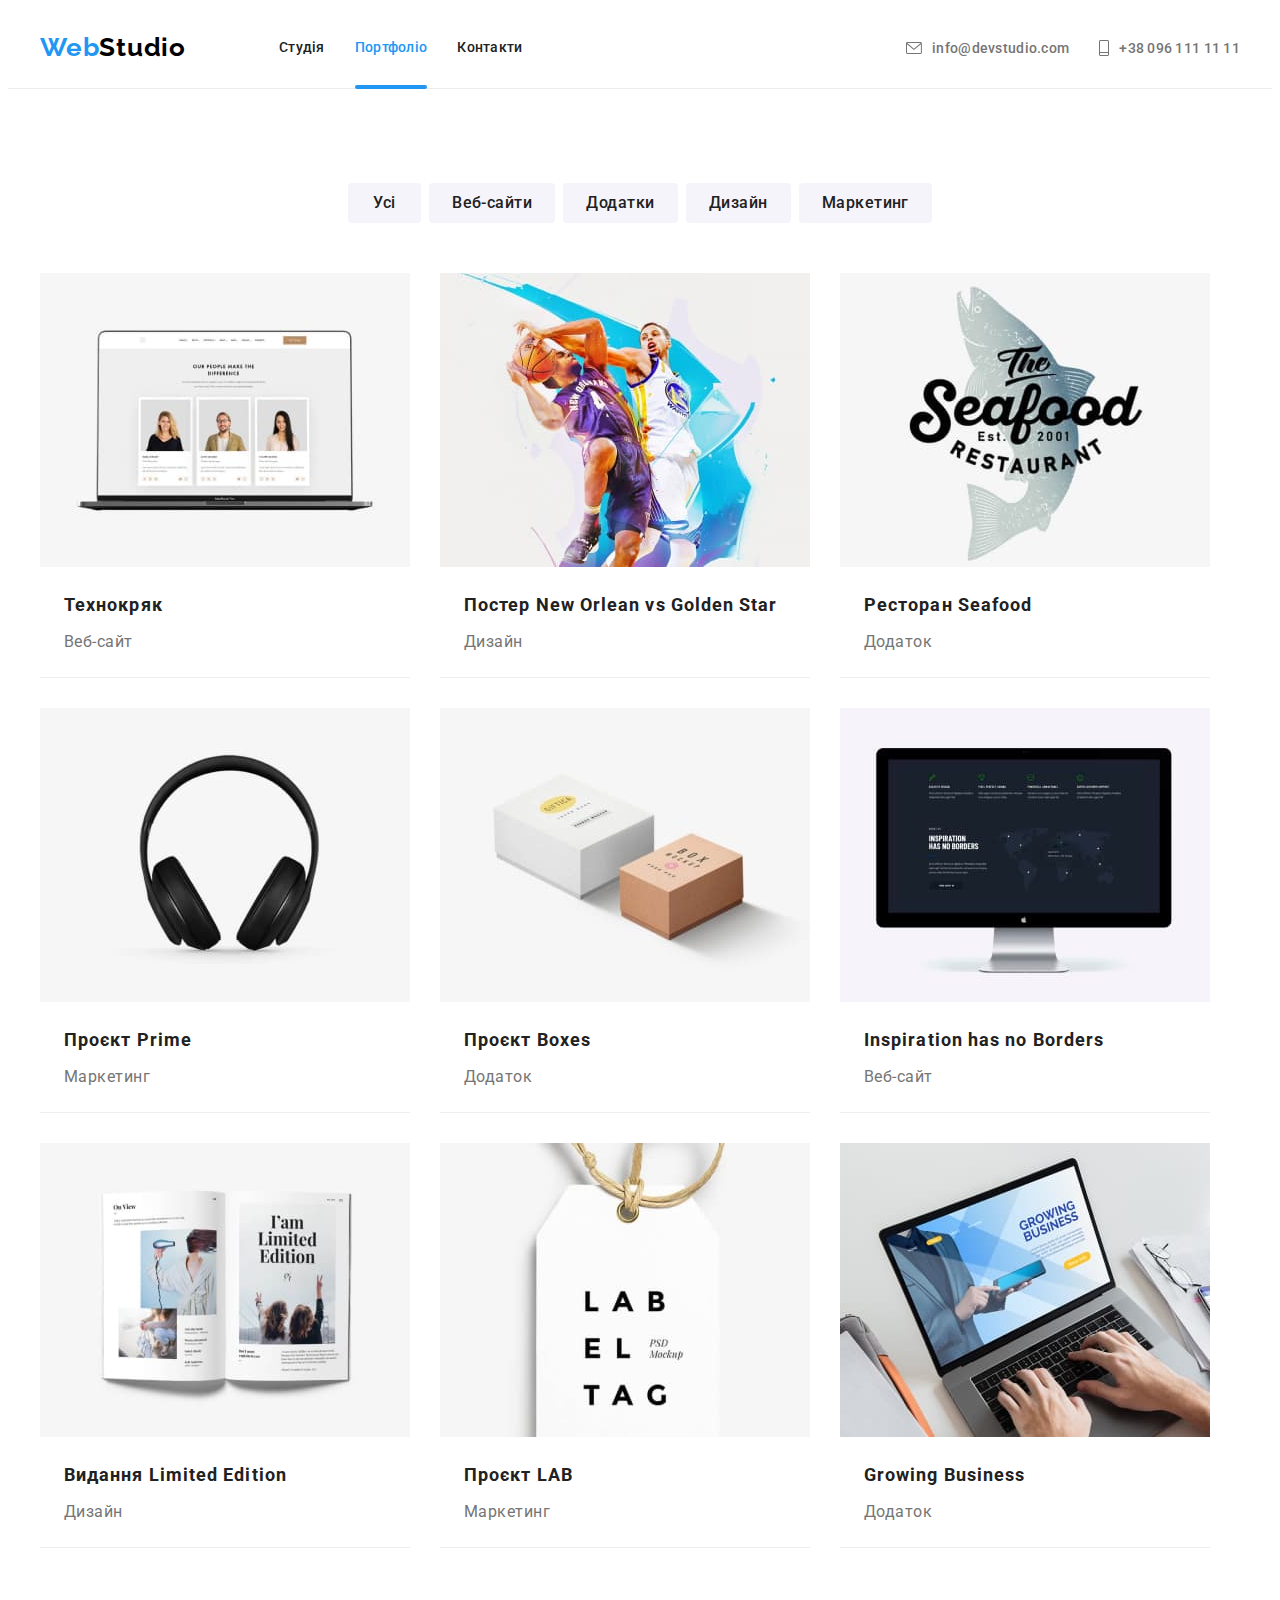
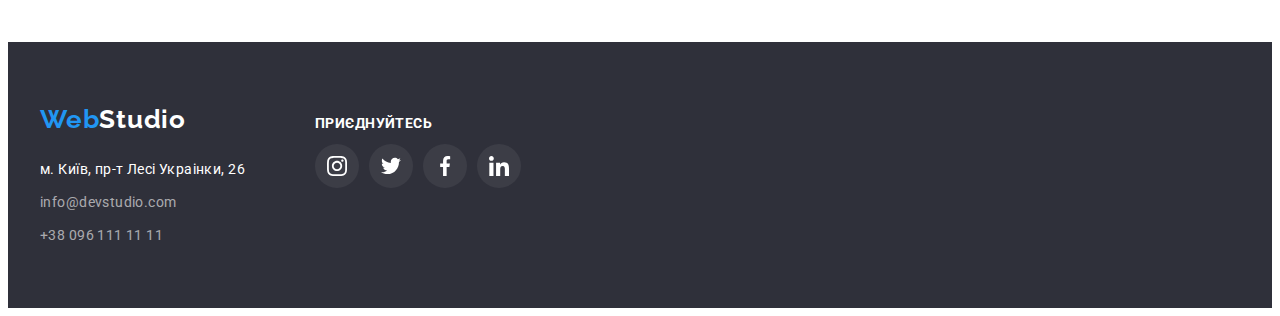
==== commit 3339ccaa: "transitions added" ====
--- a/portfolio.html
+++ b/portfolio.html
@@ -36,9 +36,7 @@
               <a href="./index.html" class="link nav-text">Студія</a>
             </li>
             <li class="list">
-              <a href="./portfolio.html" class="link nav-text current"
-                >Портфоліо</a
-              >
+              <a href="./portfolio.html" class="link nav-text current">Портфоліо</a>
             </li>
             <li class="list">
               <a href="#contacts" class="link nav-text">Контакти</a>
@@ -58,7 +56,7 @@
             </li>
             <li class="list">
               <a href="tel:+380961111111" class="link contacts-text">
-                <svg class="contacts-icon" width="16" height="12">
+                <svg class="contacts-icon" width="10" height="16">
                   <use href="./images/symbol-defs.svg#icon-smartphone"></use>
                 </svg>
                 +38 096 111 11 11</a
--- a/css/styles.css
+++ b/css/styles.css
@@ -85,6 +85,7 @@
   line-height: 1.38;
   letter-spacing: 0.03em;
   margin-right: 93px;
+  transition: color 250ms cubic-bezier(0.4, 0, 0.2, 1);
 }
 
 .logo:hover,
@@ -116,6 +117,7 @@
   color: var(--title-color);
   padding: 32px 0;
   position: relative;
+  transition: color 250ms cubic-bezier(0.4, 0, 0.2, 1);
 }
 
 .nav-text.current {
@@ -159,6 +161,7 @@
   letter-spacing: 0.02em;
   color: var(--secondary-text-color);
   padding: 32px 0;
+  transition: color 250ms cubic-bezier(0.4, 0, 0.2, 1);
 }
 
 .contacts-text:hover,
@@ -274,7 +277,24 @@
   padding-left: 0;
 }
 
-
+.wwd-list {
+  position: relative;
+}
+
+.wwd-text {
+  width: 100%;
+  position: absolute;
+  bottom: 0;
+  left: 0;
+  padding: 27px 0px;
+  font-weight: 700;
+  font-size: 14px;
+  line-height: 1.17;
+  text-align: center;
+  text-transform: uppercase;
+  color: var(--white-color);
+  background-color: rgba(47, 48, 58, 0.8);
+}
 
 /* Our Team */
 .team {
@@ -343,6 +363,8 @@
   border-radius: 50%;
   color: var(--icon-color);
   background-color: var(--white-color);
+  transition: background-color 250ms cubic-bezier(0.4, 0, 0.2, 1),
+    color 250ms cubic-bezier(0.4, 0, 0.2, 1);
 }
 
 .round:hover,
@@ -373,6 +395,8 @@
   border: 1px solid var(--icon-color);
   color: var(--icon-color);
   background-color: var(--white-color);
+  transition: color 250ms cubic-bezier(0.4, 0, 0.2, 1),
+    border-color 250ms cubic-bezier(0.4, 0, 0.2, 1);
 }
 
 .client-icon {
@@ -418,6 +442,7 @@
   letter-spacing: 0.03em;
   color: var(--white-color);
   margin: 15px 0 0;
+  transition: color 250ms cubic-bezier(0.4, 0, 0.2, 1);
 }
 
 .darkened {
@@ -467,6 +492,8 @@
   border-radius: 50%;
   color: var(--white-color);
   background-color: var(--icon-background);
+  transition: background-color 250ms cubic-bezier(0.4, 0, 0.2, 1),
+    color 250ms cubic-bezier(0.4, 0, 0.2, 1);
 }
 
 .footer-social-link:hover,
@@ -497,6 +524,9 @@
   border-radius: 4px;
   padding: 6px 22px;
   border: 1px solid transparent;
+  transition: background-color 250ms cubic-bezier(0.4, 0, 0.2, 1),
+    color 250ms cubic-bezier(0.4, 0, 0.2, 1),
+    box-shadow 250ms cubic-bezier(0.4, 0, 0.2, 1);
 }
 
 
@@ -536,6 +566,7 @@
   /*margin-right: 20px;
   margin-bottom: 30px;*/
   border-bottom: var(--works-background) 1px solid;
+  transition: box-shadow 250ms cubic-bezier(0.4, 0, 0.2, 1);
 }
 
 .works .item:hover,
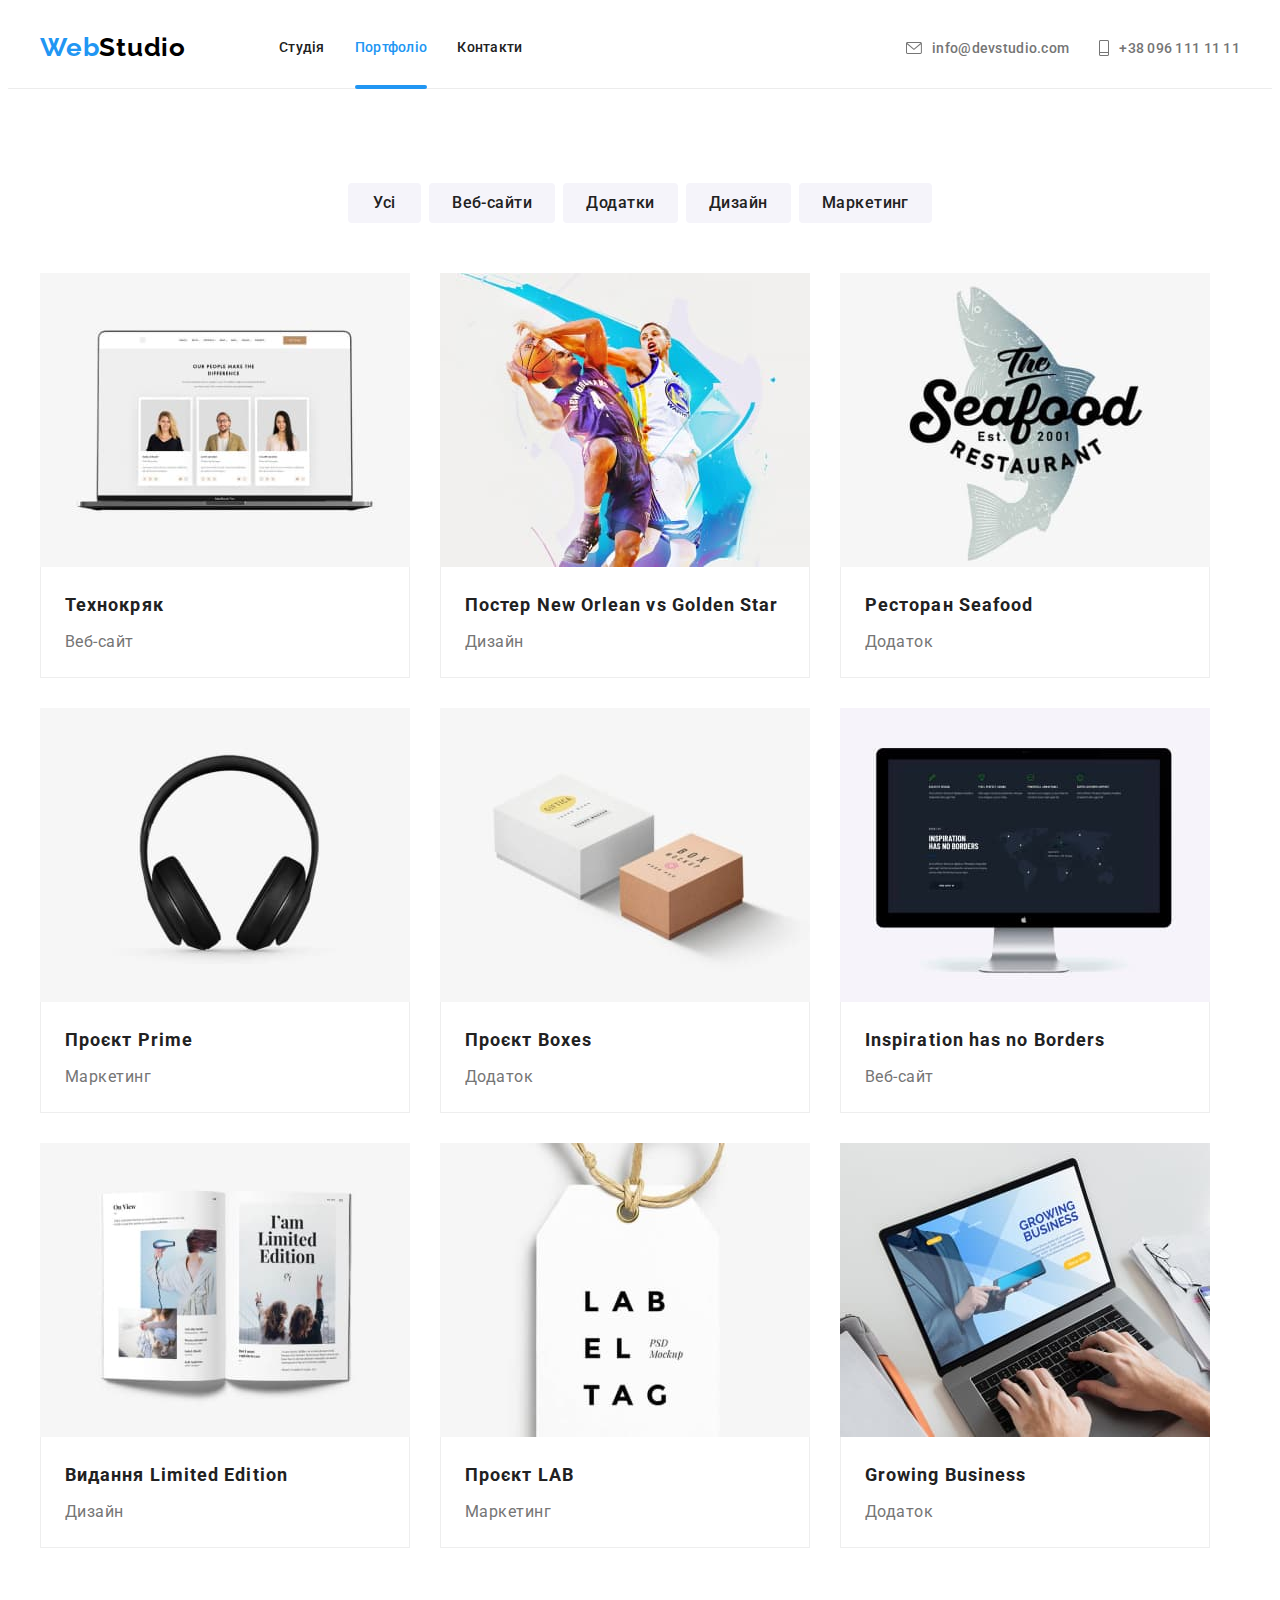
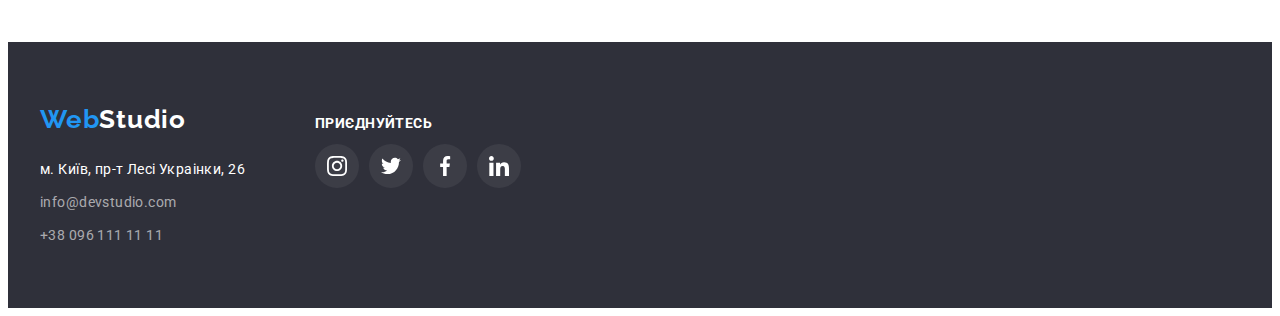
==== commit 36d79fec: "portfolio focus shadow fixed" ====
--- a/portfolio.html
+++ b/portfolio.html
@@ -36,7 +36,9 @@
               <a href="./index.html" class="link nav-text">Студія</a>
             </li>
             <li class="list">
-              <a href="./portfolio.html" class="link nav-text current">Портфоліо</a>
+              <a href="./portfolio.html" class="link nav-text current"
+                >Портфоліо</a
+              >
             </li>
             <li class="list">
               <a href="#contacts" class="link nav-text">Контакти</a>
@@ -95,124 +97,235 @@
           </ul>
           <!--Перелік робіт-->
           <ul class="list catalogue">
-            <li class="item">
-              <a href="#">
-                <img
-                  src="./images/technocrack.jpeg"
-                  alt="Відкритий ноутбук"
-                  width="370"
-                />
-                <div class="works-pad">
-                  <h3>Технокряк</h3>
-                  <p>Веб-сайт</p>
-                </div>
-              </a>
-            </li>
-            <li class="item">
-              <a href="#"
-                ><img
-                  src="./images/new-orlean.jpeg"
-                  alt="Гравці в баскетбол"
-                  width="370"
-                />
-                <div class="works-pad">
-                  <h3>Постер New Orlean vs Golden Star</h3>
-                  <p>Дизайн</p>
-                </div></a
-              >
-            </li>
-            <li class="item">
-              <a href="#"
-                ><img
-                  src="./images/seafood.jpeg"
-                  alt="Лого ресторана Seafood"
-                  width="370"
-                />
-                <div class="works-pad">
-                  <h3>Ресторан Seafood</h3>
-                  <p>Додаток</p>
-                </div></a
-              >
-            </li>
-            <li class="item">
-              <a href="#"
-                ><img
-                  src="./images/prime-project.jpeg"
-                  alt="Чорні навушники"
-                  width="370"
-                />
-                <div class="works-pad">
-                  <h3>Проєкт Prime</h3>
-                  <p>Маркетинг</p>
-                </div></a
-              >
-            </li>
-            <li class="item">
-              <a href="#"
-                ><img src="./images/boxes.jpeg" alt="Дві коробки" width="370" />
-                <div class="works-pad">
-                  <h3>Проєкт Boxes</h3>
-                  <p>Додаток</p>
-                </div></a
-              >
-            </li>
-            <li class="item">
-              <a href="#"
-                ><img
-                  src="./images/inspiration.jpeg"
-                  alt="Монітор від Apple"
-                  width="370"
-                />
-                <div class="works-pad">
-                  <h3>Inspiration has no Borders</h3>
-                  <p>Веб-сайт</p>
-                </div></a
-              >
-            </li>
-            <li class="item">
-              <a href="#"
-                ><img
-                  src="./images/limited-edition.jpeg"
-                  alt="Рогорнута книга"
-                  width="370"
-                />
-                <div class="works-pad">
-                  <h3>Видання Limited Edition</h3>
-                  <p>Дизайн</p>
-                </div></a
-              >
-            </li>
-            <li class="item">
-              <a href="#"
-                ><img
-                  src="./images/lab-project.jpeg"
-                  alt="Бейджик"
-                  width="370"
-                />
-                <div class="works-pad">
-                  <h3>Проєкт LAB</h3>
-                  <p>Маркетинг</p>
-                </div></a
-              >
-            </li>
-            <li class="item">
-              <a href="#"
-                ><img
-                  src="./images/growing-business.jpeg"
-                  alt="Руки на клавіатурі ноутбука"
-                  width="370"
-                />
-                <div class="works-pad">
-                  <h3>Growing Business</h3>
-                  <p>Додаток</p>
-                </div></a
-              >
+            <li class="catalogue-list">
+              <div>
+                <a href="#" class="catalogue-link">
+                  <div class="description">
+                    <img
+                      src="./images/technocrack.jpeg"
+                      alt="Відкритий ноутбук"
+                      width="370"
+                    />
+                    <div class="overlay">
+                      <p class="overlay-text">
+                        Ресурс пропонує комплексні пропозиції з різним рівнем
+                        функціоналу та сервісів. Все це дозволить відвідувачу
+                        отримати вичерпні відомості про компанію чи приватну
+                        особу.
+                      </p>
+                    </div>
+                  </div>
+                  <div class="works-pad">
+                    <h3>Технокряк</h3>
+                    <p>Веб-сайт</p>
+                  </div>
+                </a>
+              </div>
+            </li>
+            <li class="catalogue-list">
+              <div>
+                <a href="#" class="catalogue-link">
+                  <div class="description">
+                    <img
+                      src="./images/new-orlean.jpeg"
+                      alt="Гравці в баскетбол"
+                      width="370"
+                    />
+                    <div class="overlay">
+                      <p class="overlay-text">
+                        Ресурс пропонує комплексні пропозиції з різним рівнем
+                        функціоналу та сервісів. Все це дозволить відвідувачу
+                        отримати вичерпні відомості про компанію чи приватну
+                        особу.
+                      </p>
+                    </div>
+                  </div>
+                  <div class="works-pad">
+                    <h3>Постер New Orlean vs Golden Star</h3>
+                    <p>Дизайн</p>
+                  </div>
+                </a>
+              </div>
+            </li>
+            <li class="catalogue-list">
+              <div>
+                <a href="#" class="catalogue-link">
+                  <div class="description">
+                    <img
+                      src="./images/seafood.jpeg"
+                      alt="Лого ресторана Seafood"
+                      width="370"
+                    />
+                    <div class="overlay">
+                      <p class="overlay-text">
+                        Ресурс пропонує комплексні пропозиції з різним рівнем
+                        функціоналу та сервісів. Все це дозволить відвідувачу
+                        отримати вичерпні відомості про компанію чи приватну
+                        особу.
+                      </p>
+                    </div>
+                  </div>
+                  <div class="works-pad">
+                    <h3>Ресторан Seafood</h3>
+                    <p>Додаток</p>
+                  </div>
+                </a>
+              </div>
+            </li>
+            <li class="catalogue-list">
+              <div>
+                <a href="#" class="catalogue-link">
+                  <div class="description">
+                    <img
+                      src="./images/prime-project.jpeg"
+                      alt="Чорні навушники"
+                      width="370"
+                    />
+                    <div class="overlay">
+                      <p class="overlay-text">
+                        Ресурс пропонує комплексні пропозиції з різним рівнем
+                        функціоналу та сервісів. Все це дозволить відвідувачу
+                        отримати вичерпні відомості про компанію чи приватну
+                        особу.
+                      </p>
+                    </div>
+                  </div>
+                  <div class="works-pad">
+                    <h3>Проєкт Prime</h3>
+                    <p>Маркетинг</p>
+                  </div>
+                </a>
+              </div>
+            </li>
+            <li class="catalogue-list">
+              <div>
+                <a href="#" class="catalogue-link">
+                  <div class="description">
+                    <img
+                      src="./images/boxes.jpeg"
+                      alt="Дві коробки"
+                      width="370"
+                    />
+                    <div class="overlay">
+                      <p class="overlay-text">
+                        Ресурс пропонує комплексні пропозиції з різним рівнем
+                        функціоналу та сервісів. Все це дозволить відвідувачу
+                        отримати вичерпні відомості про компанію чи приватну
+                        особу.
+                      </p>
+                    </div>
+                  </div>
+                  <div class="works-pad">
+                    <h3>Проєкт Boxes</h3>
+                    <p>Додаток</p>
+                  </div>
+                </a>
+              </div>
+            </li>
+            <li class="catalogue-list">
+              <div>
+                <a href="#" class="catalogue-link">
+                  <div class="description">
+                    <img
+                      src="./images/inspiration.jpeg"
+                      alt="Монітор від Apple"
+                      width="370"
+                    />
+                    <div class="overlay">
+                      <p class="overlay-text">
+                        Ресурс пропонує комплексні пропозиції з різним рівнем
+                        функціоналу та сервісів. Все це дозволить відвідувачу
+                        отримати вичерпні відомості про компанію чи приватну
+                        особу.
+                      </p>
+                    </div>
+                  </div>
+                  <div class="works-pad">
+                    <h3>Inspiration has no Borders</h3>
+                    <p>Веб-сайт</p>
+                  </div>
+                </a>
+              </div>
+            </li>
+            <li class="catalogue-list">
+              <div>
+                <a href="#" class="catalogue-link">
+                  <div class="description">
+                    <img
+                      src="./images/limited-edition.jpeg"
+                      alt="Рогорнута книга"
+                      width="370"
+                    />
+                    <div class="overlay">
+                      <p class="overlay-text">
+                        Ресурс пропонує комплексні пропозиції з різним рівнем
+                        функціоналу та сервісів. Все це дозволить відвідувачу
+                        отримати вичерпні відомості про компанію чи приватну
+                        особу.
+                      </p>
+                    </div>
+                  </div>
+                  <div class="works-pad">
+                    <h3>Видання Limited Edition</h3>
+                    <p>Дизайн</p>
+                  </div>
+                </a>
+              </div>
+            </li>
+            <li class="catalogue-list">
+              <div>
+                <a href="#" class="catalogue-link">
+                  <div class="description">
+                    <img
+                      src="./images/lab-project.jpeg"
+                      alt="Бейджик"
+                      width="370"
+                    />
+                    <div class="overlay">
+                      <p class="overlay-text">
+                        Ресурс пропонує комплексні пропозиції з різним рівнем
+                        функціоналу та сервісів. Все це дозволить відвідувачу
+                        отримати вичерпні відомості про компанію чи приватну
+                        особу.
+                      </p>
+                    </div>
+                  </div>
+                  <div class="works-pad">
+                    <h3>Проєкт LAB</h3>
+                    <p>Маркетинг</p>
+                  </div>
+                </a>
+              </div>
+            </li>
+            <li class="catalogue-list">
+              <div>
+                <a href="#" class="catalogue-link">
+                  <div class="description">
+                    <img
+                      src="./images/growing-business.jpeg"
+                      alt="Руки на клавіатурі ноутбука"
+                      width="370"
+                    />
+                    <div class="overlay">
+                      <p class="overlay-text">
+                        Ресурс пропонує комплексні пропозиції з різним рівнем
+                        функціоналу та сервісів. Все це дозволить відвідувачу
+                        отримати вичерпні відомості про компанію чи приватну
+                        особу.
+                      </p>
+                    </div>
+                  </div>
+                  <div class="works-pad">
+                    <h3>Growing Business</h3>
+                    <p>Додаток</p>
+                  </div>
+                </a>
+              </div>
             </li>
           </ul>
         </div>
       </section>
     </main>
-
     <!--Footer-->
     <footer class="section-footer">
       <div class="container">
@@ -290,4 +403,4 @@
       </div>
     </footer>
   </body>
-</html>
+</html>--- a/css/styles.css
+++ b/css/styles.css
@@ -13,6 +13,7 @@
   --dark-address: rgba(255, 255, 255, 0.6);
   --icon-color: #AFB1B8;
   --icon-background: #ffffff10;
+  --overlay-background: rgba(33, 150, 243, 0.9);
 }
 
 /* reset styles */
@@ -221,6 +222,14 @@
   border-radius: 4px;
   border: 0 solid transparent;
   display: inline-block;
+  transition: background-color 250ms cubic-bezier(0.4, 0, 0.2, 1),
+    color 250ms cubic-bezier(0.4, 0, 0.2, 1);
+}
+
+.button:hover,
+.button:focus {
+  color: var(--accent-color);
+  background-color: var(--white-color);
 }
 
 /* Features */
@@ -558,28 +567,62 @@
   padding-left: 0;
 }
 
+.catalogue-list {
+  display: block;
+  width: 370px;
+}
+
+.catalogue-link {
+  display: block;
+  text-decoration: none;
+  transition: transform 250ms cubic-bezier(0.4, 0, 0.2, 1);
+}
+
+.catalogue-link:hover,
+.catalogue-link:focus {
+  box-shadow: 0px 1px 1px rgba(0, 0, 0, 0.12), 0px 4px 4px rgba(0, 0, 0, 0.06),
+    1px 4px 6px rgba(0, 0, 0, 0.16);
+}
+
 .works-pad {
   padding: 20px 24px;
-}
-
-.works .item {
-  /*margin-right: 20px;
-  margin-bottom: 30px;*/
-  border-bottom: var(--works-background) 1px solid;
-  transition: box-shadow 250ms cubic-bezier(0.4, 0, 0.2, 1);
-}
-
-.works .item:hover,
-.works .item:focus {
-  box-shadow: 0px 3px 1px rgba(0, 0, 0, 0.1), 0px 1px 2px rgba(0, 0, 0, 0.08),
-    0px 2px 2px rgba(0, 0, 0, 0.12);
-}
-
-.works a {
-  text-decoration: none;
-}
-
-.works h3 {
+  border: 1px solid var(--works-background);
+  border-top: none;
+}
+
+.catalogue .description {
+  position: relative;
+  overflow: hidden;
+}
+
+.catalogue .overlay {
+  position: absolute;
+  display: inline-block;
+  content: '';
+  width: 100%;
+  height: 100%;
+  top: 0;
+  left: 0;
+  transform: translateY(100%);
+  transition: transform 250ms cubic-bezier(0.4, 0, 0.2, 1);
+}
+
+.catalogue .overlay-text {
+  position: absolute;
+  top: 0;
+  left: 0;
+  padding: 63px 24px;
+  font-size: 18px;
+  line-height: 1.56;
+  color: var(--white-color);
+  background-color: var(--overlay-background);
+}
+
+.catalogue .catalogue-list:hover .overlay {
+  transform: translateY(0);
+}
+
+.catalogue h3 {
   font-weight: 700;
   font-size: 18px;
   line-height: 2;
@@ -589,10 +632,10 @@
   margin-bottom: 4px;
 }
 
-.works p {
+.catalogue p {
   font-size: 16px;
   line-height: 1.88;
   letter-spacing: 0.03em;
   color: var(--text-color);
   background-color: var(--white-color);
-}+}
